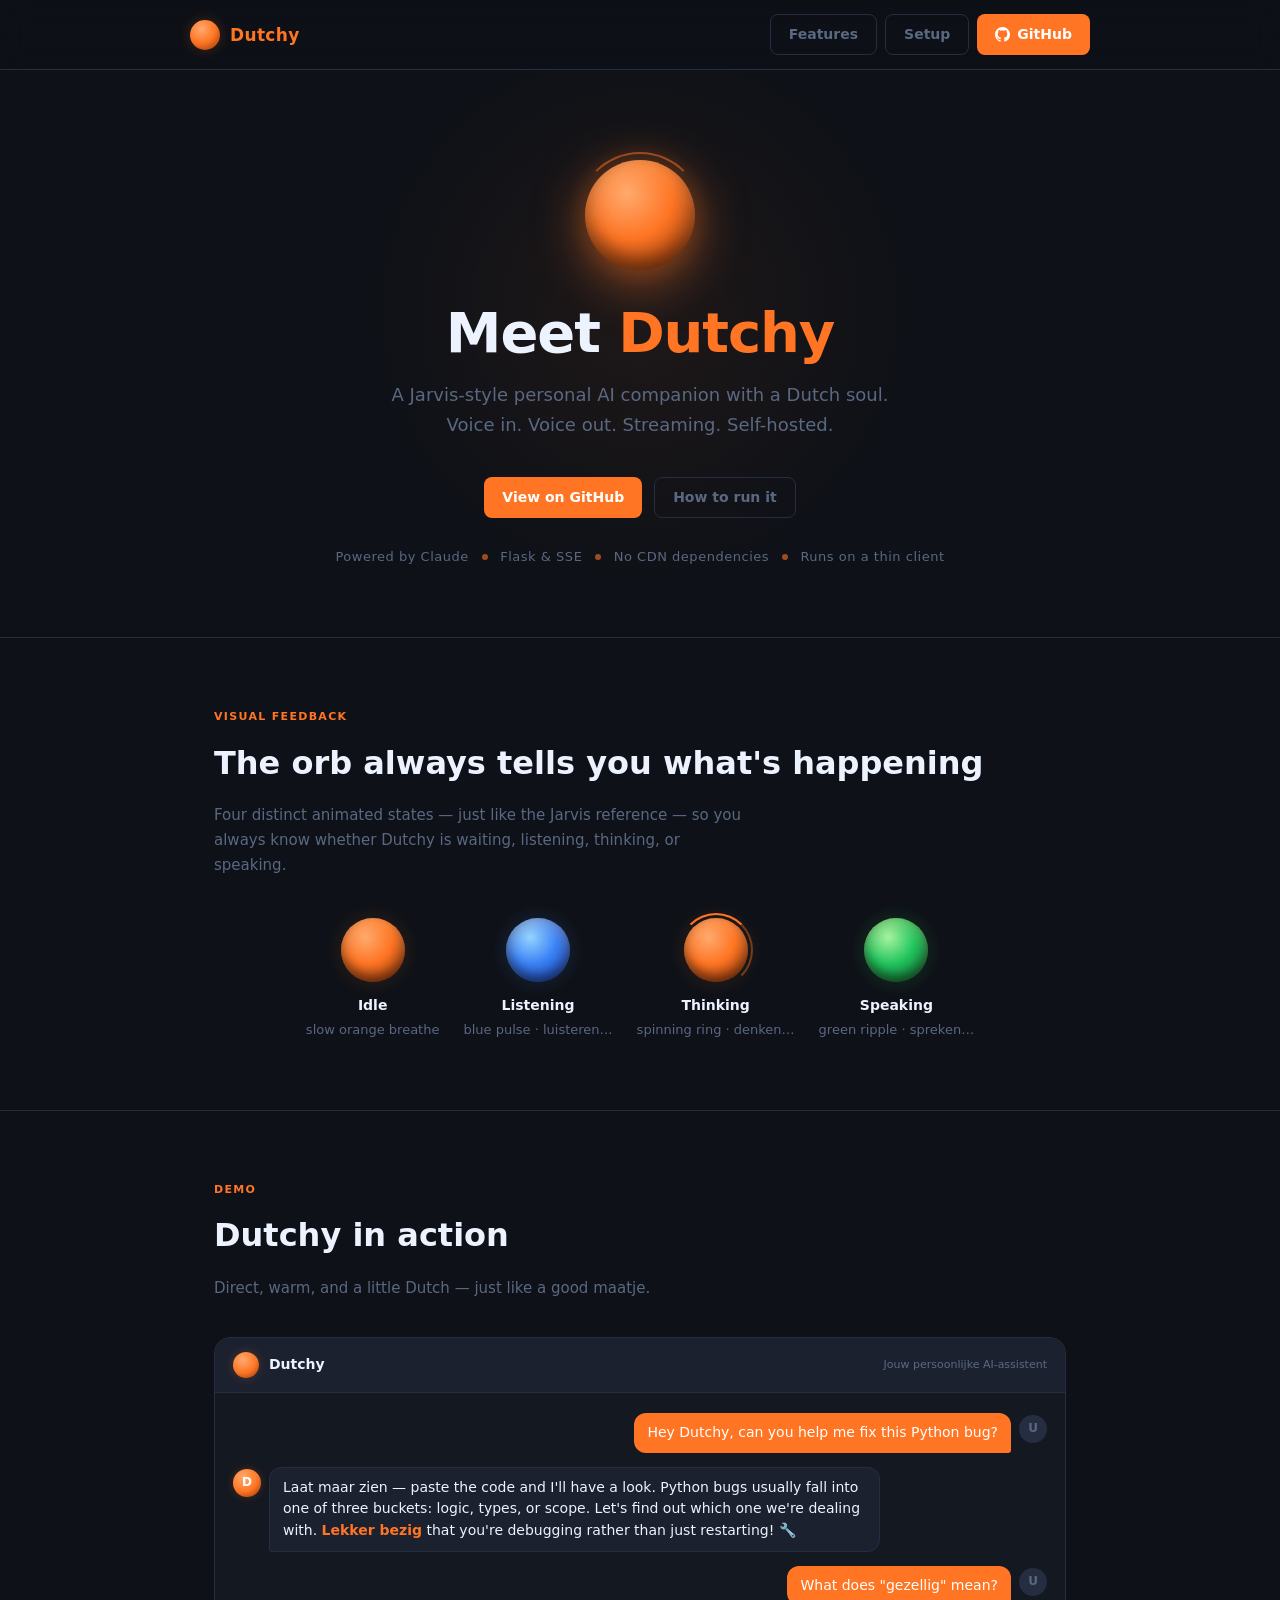
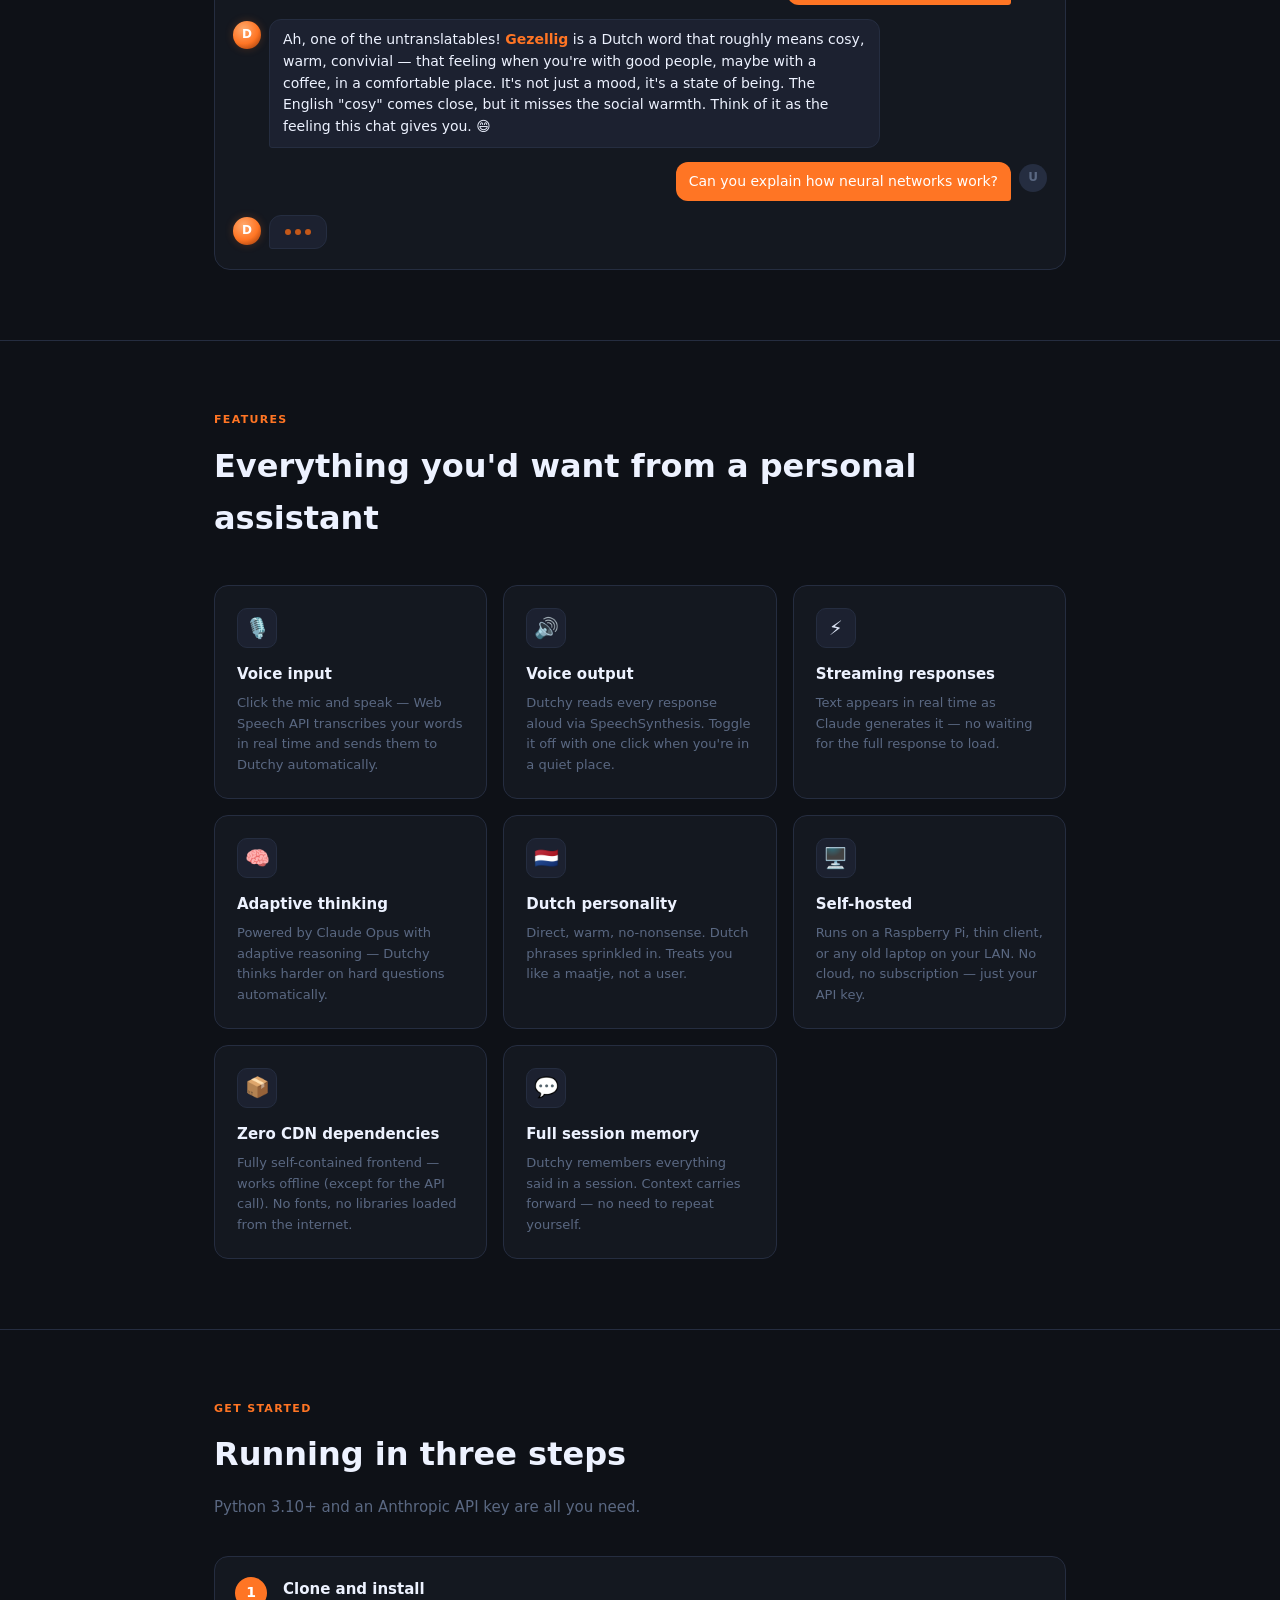
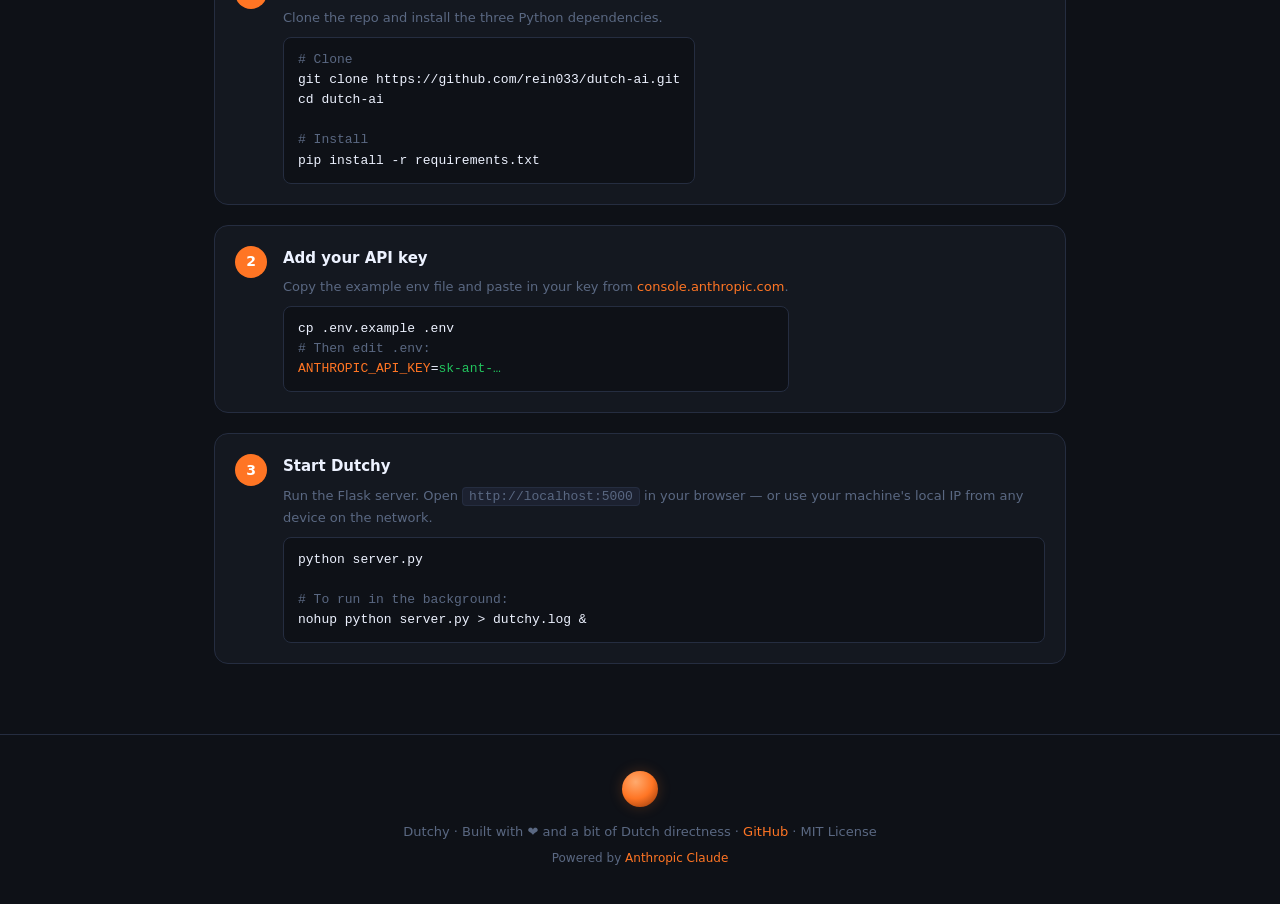
==== docs/index.html @ f8ea8c02 "Add GitHub Pages landing page in docs/ Static preview page showing animated orb states, feature grid" ====
<!DOCTYPE html>
<html lang="en">
<head>
  <meta charset="UTF-8" />
  <meta name="viewport" content="width=device-width, initial-scale=1.0" />
  <title>Dutchy — Your Dutch AI Companion</title>
  <meta name="description" content="A Jarvis-style personal AI assistant with a Dutch soul. Voice in, voice out, streaming responses — self-hosted on your own hardware." />
  <style>
    *, *::before, *::after { box-sizing: border-box; margin: 0; padding: 0; }

    :root {
      --orange:      #ff7524;
      --orange-dim:  #c45819;
      --orange-glow: rgba(255,117,36,0.22);
      --navy:        #0e1117;
      --navy-mid:    #141820;
      --navy-light:  #1c2130;
      --navy-border: #252d40;
      --text:        #d8e0f0;
      --text-dim:    #5a6882;
      --text-bright: #edf2ff;
      --green:       #22c55e;
      --blue:        #3b82f6;
      --font:        "Segoe UI", system-ui, -apple-system, sans-serif;
      --mono:        "Cascadia Code", "Fira Code", monospace;
    }

    html { scroll-behavior: smooth; }
    body {
      background: var(--navy);
      color: var(--text);
      font-family: var(--font);
      font-size: 16px;
      line-height: 1.65;
      -webkit-font-smoothing: antialiased;
    }

    a { color: var(--orange); text-decoration: none; }
    a:hover { text-decoration: underline; }

    /* ── Layout ──────────────────────────────────────────────────── */
    .container { max-width: 900px; margin: 0 auto; padding: 0 24px; }

    /* ── Nav ─────────────────────────────────────────────────────── */
    nav {
      position: sticky; top: 0; z-index: 100;
      background: rgba(14,17,23,0.85);
      backdrop-filter: blur(12px);
      border-bottom: 1px solid var(--navy-border);
      padding: 14px 24px;
    }
    .nav-inner {
      max-width: 900px; margin: 0 auto;
      display: flex; align-items: center; justify-content: space-between;
    }
    .nav-logo { display: flex; align-items: center; gap: 10px; }
    .nav-orb {
      width: 30px; height: 30px; border-radius: 50%;
      background: radial-gradient(circle at 38% 30%, #ffaa6e 0%, var(--orange) 50%, #8a3208 100%);
      box-shadow: 0 0 14px var(--orange-glow);
      animation: orb-breathe 4s ease-in-out infinite;
    }
    .nav-name { font-weight: 700; color: var(--orange); font-size: 17px; letter-spacing: 0.02em; }
    .nav-links { display: flex; gap: 8px; }
    .btn {
      display: inline-flex; align-items: center; gap: 7px;
      padding: 8px 18px; border-radius: 8px;
      font-family: var(--font); font-size: 14px; font-weight: 600;
      cursor: pointer; border: none; transition: all 0.15s;
      text-decoration: none;
    }
    .btn-primary { background: var(--orange); color: #fff; }
    .btn-primary:hover { background: var(--orange-dim); text-decoration: none; }
    .btn-ghost {
      background: transparent; color: var(--text-dim);
      border: 1px solid var(--navy-border);
    }
    .btn-ghost:hover { color: var(--orange); border-color: var(--orange-dim); text-decoration: none; }

    /* ── Hero ────────────────────────────────────────────────────── */
    .hero {
      text-align: center;
      padding: 90px 24px 70px;
      position: relative;
      overflow: hidden;
    }
    .hero::before {
      content: '';
      position: absolute;
      top: -60px; left: 50%; transform: translateX(-50%);
      width: 600px; height: 600px; border-radius: 50%;
      background: radial-gradient(circle, rgba(255,117,36,0.07) 0%, transparent 65%);
      pointer-events: none;
    }

    .hero-orb-wrap {
      position: relative; width: 110px; height: 110px;
      margin: 0 auto 32px;
    }
    .hero-orb-glow {
      position: absolute; inset: -20px; border-radius: 50%;
      background: radial-gradient(circle, rgba(255,117,36,0.25) 0%, transparent 70%);
    }
    .hero-orb {
      position: absolute; inset: 0; border-radius: 50%;
      background: radial-gradient(circle at 38% 30%, #ffaa6e 0%, var(--orange) 45%, #8a3208 100%);
      box-shadow:
        inset 0 -10px 20px rgba(0,0,0,0.5),
        inset 0  10px 20px rgba(255,200,140,0.25),
        0 10px 50px rgba(255,117,36,0.55);
      animation: orb-breathe 4s ease-in-out infinite;
    }
    .hero-ring {
      position: absolute; inset: -8px; border-radius: 50%;
      border: 2px solid transparent;
      border-top-color: rgba(255,117,36,0.5);
      animation: orb-spin 6s linear infinite;
    }

    .hero h1 {
      font-size: clamp(36px, 6vw, 56px);
      font-weight: 800;
      color: var(--text-bright);
      letter-spacing: -0.02em;
      line-height: 1.1;
      margin-bottom: 16px;
    }
    .hero h1 span { color: var(--orange); }

    .hero-sub {
      font-size: 18px; color: var(--text-dim);
      max-width: 520px; margin: 0 auto 36px;
      line-height: 1.7;
    }

    .hero-buttons { display: flex; gap: 12px; justify-content: center; flex-wrap: wrap; }

    .hero-tagline {
      margin-top: 28px;
      font-size: 13px; color: var(--text-dim);
      letter-spacing: 0.04em;
    }
    .hero-tagline span {
      display: inline-block;
      width: 6px; height: 6px; border-radius: 50%;
      background: var(--orange); opacity: 0.6;
      margin: 0 8px; vertical-align: middle;
    }

    /* ── Section ─────────────────────────────────────────────────── */
    section { padding: 70px 0; }
    section + section { border-top: 1px solid var(--navy-border); }
    .section-label {
      font-size: 11px; font-weight: 700; letter-spacing: 0.12em;
      color: var(--orange); text-transform: uppercase; margin-bottom: 10px;
    }
    .section-title {
      font-size: clamp(24px, 4vw, 32px); font-weight: 700;
      color: var(--text-bright); margin-bottom: 14px;
    }
    .section-desc { color: var(--text-dim); max-width: 540px; font-size: 15px; }

    /* ── Features grid ───────────────────────────────────────────── */
    .features {
      display: grid;
      grid-template-columns: repeat(auto-fill, minmax(260px, 1fr));
      gap: 16px;
      margin-top: 40px;
    }
    .feature-card {
      background: var(--navy-mid);
      border: 1px solid var(--navy-border);
      border-radius: 14px;
      padding: 22px;
      transition: border-color 0.2s, transform 0.2s;
    }
    .feature-card:hover { border-color: var(--orange-dim); transform: translateY(-2px); }
    .feature-icon {
      width: 40px; height: 40px; border-radius: 10px;
      background: var(--navy-light);
      border: 1px solid var(--navy-border);
      display: flex; align-items: center; justify-content: center;
      font-size: 20px; margin-bottom: 14px;
    }
    .feature-card h3 { font-size: 15px; color: var(--text-bright); margin-bottom: 6px; }
    .feature-card p  { font-size: 13px; color: var(--text-dim); line-height: 1.6; }

    /* ── Demo chat ───────────────────────────────────────────────── */
    .chat-demo {
      background: var(--navy-mid);
      border: 1px solid var(--navy-border);
      border-radius: 16px;
      overflow: hidden;
      margin-top: 40px;
    }
    .chat-demo-header {
      display: flex; align-items: center; gap: 10px;
      padding: 14px 18px;
      border-bottom: 1px solid var(--navy-border);
      background: var(--navy-light);
    }
    .demo-orb {
      width: 26px; height: 26px; border-radius: 50%;
      background: radial-gradient(circle at 38% 30%, #ffaa6e 0%, var(--orange) 55%, #8a3208 100%);
      box-shadow: 0 0 10px var(--orange-glow);
      animation: orb-breathe 4s ease-in-out infinite;
      flex-shrink: 0;
    }
    .demo-title { font-size: 14px; font-weight: 600; color: var(--text-bright); }
    .demo-state { font-size: 11px; color: var(--text-dim); margin-left: auto; }

    .chat-messages { padding: 20px 18px; display: flex; flex-direction: column; gap: 14px; }

    .demo-msg { display: flex; gap: 8px; }
    .demo-msg.user { flex-direction: row-reverse; }

    .demo-avatar {
      width: 28px; height: 28px; border-radius: 50%;
      display: flex; align-items: center; justify-content: center;
      font-size: 12px; font-weight: 700; flex-shrink: 0; margin-top: 2px;
    }
    .demo-msg.user .demo-avatar    { background: var(--navy-border); color: var(--text-dim); }
    .demo-msg.assistant .demo-avatar {
      background: radial-gradient(circle at 38% 30%, #ffaa6e 0%, var(--orange) 55%, #8a3208 100%);
      color: #fff; box-shadow: 0 0 8px var(--orange-glow);
    }

    .demo-bubble {
      padding: 9px 13px; border-radius: 12px;
      font-size: 14px; line-height: 1.55; max-width: 75%;
    }
    .demo-msg.user .demo-bubble {
      background: var(--orange); color: #fff;
      border-radius: 12px 12px 3px 12px;
    }
    .demo-msg.assistant .demo-bubble {
      background: var(--navy-light);
      border: 1px solid var(--navy-border);
      color: var(--text-bright);
      border-radius: 12px 12px 12px 3px;
    }
    .demo-bubble strong { color: #fff; }
    .demo-msg.assistant .demo-bubble strong { color: var(--orange); }

    .typing-indicator {
      display: flex; gap: 4px; padding: 4px 2px;
    }
    .typing-indicator span {
      width: 6px; height: 6px; border-radius: 50%;
      background: var(--orange-dim);
      animation: dot-pulse 1.2s infinite ease-in-out;
    }
    .typing-indicator span:nth-child(2) { animation-delay: 0.2s; }
    .typing-indicator span:nth-child(3) { animation-delay: 0.4s; }

    /* ── Orb states showcase ─────────────────────────────────────── */
    .orb-states {
      display: flex; flex-wrap: wrap; gap: 24px;
      justify-content: center;
      margin-top: 40px;
    }
    .orb-state-item { display: flex; flex-direction: column; align-items: center; gap: 12px; }

    .state-orb-wrap { position: relative; width: 64px; height: 64px; }

    .state-orb {
      position: absolute; inset: 0; border-radius: 50%;
      box-shadow: inset 0 -6px 12px rgba(0,0,0,0.5), inset 0 6px 12px rgba(255,200,140,0.25);
    }
    .state-ring {
      position: absolute; inset: -5px; border-radius: 50%;
      border: 2px solid transparent; opacity: 0;
    }
    .state-glow { position: absolute; inset: -14px; border-radius: 50%; pointer-events: none; }

    /* idle */
    .state-orb.idle {
      background: radial-gradient(circle at 38% 30%, #ffaa6e 0%, var(--orange) 45%, #8a3208 100%);
      animation: orb-breathe 4s ease-in-out infinite;
    }
    .state-glow.idle { background: radial-gradient(circle, rgba(255,117,36,0.2) 0%, transparent 70%); }

    /* listening */
    .state-orb.listening {
      background: radial-gradient(circle at 38% 30%, #93d4ff 0%, var(--blue) 45%, #1535a0 100%);
      animation: orb-listen 0.9s ease-in-out infinite;
    }
    .state-glow.listening { background: radial-gradient(circle, rgba(59,130,246,0.25) 0%, transparent 70%); }

    /* thinking */
    .state-orb.thinking {
      background: radial-gradient(circle at 38% 30%, #ffaa6e 0%, var(--orange) 45%, #8a3208 100%);
      animation: orb-think-pulse 2s ease-in-out infinite;
    }
    .state-ring.thinking {
      opacity: 1;
      border-top-color: var(--orange);
      border-right-color: rgba(255,117,36,0.4);
      animation: orb-spin 1.1s linear infinite;
    }

    /* speaking */
    .state-orb.speaking {
      background: radial-gradient(circle at 38% 30%, #a7f3a0 0%, var(--green) 45%, #0f5e2a 100%);
      animation: orb-speak 0.55s ease-in-out infinite alternate;
    }
    .state-glow.speaking { background: radial-gradient(circle, rgba(34,197,94,0.25) 0%, transparent 70%); }

    .orb-state-label { font-size: 13px; color: var(--text-dim); text-align: center; }
    .orb-state-label strong { display: block; color: var(--text-bright); font-size: 14px; margin-bottom: 2px; }

    /* ── Setup steps ─────────────────────────────────────────────── */
    .steps { display: flex; flex-direction: column; gap: 20px; margin-top: 36px; }
    .step {
      display: flex; gap: 16px;
      background: var(--navy-mid);
      border: 1px solid var(--navy-border);
      border-radius: 14px;
      padding: 20px;
    }
    .step-num {
      width: 32px; height: 32px; border-radius: 50%;
      background: var(--orange); color: #fff;
      font-size: 14px; font-weight: 700;
      display: flex; align-items: center; justify-content: center;
      flex-shrink: 0;
    }
    .step h3 { font-size: 15px; color: var(--text-bright); margin-bottom: 6px; }
    .step p  { font-size: 13px; color: var(--text-dim); margin-bottom: 8px; }

    pre {
      background: var(--navy);
      border: 1px solid var(--navy-border);
      border-radius: 8px;
      padding: 12px 14px;
      font-family: var(--mono);
      font-size: 13px;
      color: var(--text-bright);
      overflow-x: auto;
      line-height: 1.55;
    }
    pre .c { color: #5a6882; }
    pre .o { color: var(--orange); }
    pre .g { color: var(--green); }

    /* ── Footer ──────────────────────────────────────────────────── */
    footer {
      border-top: 1px solid var(--navy-border);
      padding: 36px 24px;
      text-align: center;
    }
    .footer-inner { max-width: 900px; margin: 0 auto; }
    .footer-orb {
      width: 36px; height: 36px; border-radius: 50%;
      background: radial-gradient(circle at 38% 30%, #ffaa6e 0%, var(--orange) 50%, #8a3208 100%);
      box-shadow: 0 0 14px var(--orange-glow);
      animation: orb-breathe 4s ease-in-out infinite;
      margin: 0 auto 14px;
    }
    .footer-text { font-size: 13px; color: var(--text-dim); }
    .footer-text a { color: var(--orange); }

    /* ── Animations ──────────────────────────────────────────────── */
    @keyframes orb-breathe {
      0%,100% { box-shadow: inset 0 -6px 12px rgba(0,0,0,0.5), inset 0 6px 12px rgba(255,200,140,0.25), 0 0 18px rgba(255,117,36,0.35); }
      50%     { box-shadow: inset 0 -6px 12px rgba(0,0,0,0.5), inset 0 6px 12px rgba(255,200,140,0.25), 0 0 40px rgba(255,117,36,0.7), 0 0 70px rgba(255,117,36,0.15); }
    }
    @keyframes orb-listen {
      0%,100% { transform: scale(1);    box-shadow: inset 0 -6px 12px rgba(0,0,0,0.5), 0 0 22px rgba(59,130,246,0.5); }
      50%     { transform: scale(1.08); box-shadow: inset 0 -6px 12px rgba(0,0,0,0.5), 0 0 48px rgba(59,130,246,0.9), 0 0 90px rgba(59,130,246,0.2); }
    }
    @keyframes orb-think-pulse {
      0%,100% { box-shadow: inset 0 -6px 12px rgba(0,0,0,0.5), 0 0 18px rgba(255,117,36,0.4); }
      50%     { box-shadow: inset 0 -6px 12px rgba(0,0,0,0.5), 0 0 34px rgba(255,117,36,0.65); }
    }
    @keyframes orb-speak {
      from { transform: scale(0.95); box-shadow: inset 0 -6px 12px rgba(0,0,0,0.5), 0 0 22px rgba(34,197,94,0.5); }
      to   { transform: scale(1.07); box-shadow: inset 0 -6px 12px rgba(0,0,0,0.5), 0 0 55px rgba(34,197,94,0.88), 0 0 100px rgba(34,197,94,0.2); }
    }
    @keyframes orb-spin { to { transform: rotate(360deg); } }
    @keyframes dot-pulse {
      0%,80%,100% { opacity: 0.25; transform: scale(0.8); }
      40%         { opacity: 1;    transform: scale(1.1); }
    }
    @keyframes fadeUp {
      from { opacity: 0; transform: translateY(18px); }
      to   { opacity: 1; transform: translateY(0); }
    }

    .fade-in { opacity: 0; animation: fadeUp 0.5s ease-out forwards; }
    .delay-1 { animation-delay: 0.1s; }
    .delay-2 { animation-delay: 0.2s; }
    .delay-3 { animation-delay: 0.3s; }

    /* ── Responsive ──────────────────────────────────────────────── */
    @media (max-width: 600px) {
      .hero { padding: 60px 20px 50px; }
      .hero h1 { font-size: 32px; }
      .nav-links .btn-ghost { display: none; }
      .step { flex-direction: column; }
      .orb-states { gap: 16px; }
    }
  </style>
</head>
<body>

  <!-- Nav -->
  <nav>
    <div class="nav-inner">
      <div class="nav-logo">
        <div class="nav-orb"></div>
        <span class="nav-name">Dutchy</span>
      </div>
      <div class="nav-links">
        <a href="#features" class="btn btn-ghost">Features</a>
        <a href="#setup"    class="btn btn-ghost">Setup</a>
        <a href="https://github.com/rein033/dutch-ai" class="btn btn-primary" target="_blank">
          <svg width="15" height="15" viewBox="0 0 24 24" fill="currentColor">
            <path d="M12 0C5.37 0 0 5.37 0 12c0 5.31 3.435 9.795 8.205 11.385.6.105.825-.255.825-.57 0-.285-.015-1.23-.015-2.235-3.015.555-3.795-.735-4.035-1.41-.135-.345-.72-1.41-1.23-1.695-.42-.225-1.02-.78-.015-.795.945-.015 1.62.87 1.845 1.23 1.08 1.815 2.805 1.305 3.495.99.105-.78.42-1.305.765-1.605-2.67-.3-5.46-1.335-5.46-5.925 0-1.305.465-2.385 1.23-3.225-.12-.3-.54-1.53.12-3.18 0 0 1.005-.315 3.3 1.23.96-.27 1.98-.405 3-.405s2.04.135 3 .405c2.295-1.56 3.3-1.23 3.3-1.23.66 1.65.24 2.88.12 3.18.765.84 1.23 1.905 1.23 3.225 0 4.605-2.805 5.625-5.475 5.925.435.375.81 1.095.81 2.22 0 1.605-.015 2.895-.015 3.3 0 .315.225.69.825.57A12.02 12.02 0 0 0 24 12c0-6.63-5.37-12-12-12z"/>
          </svg>
          GitHub
        </a>
      </div>
    </div>
  </nav>

  <!-- Hero -->
  <section class="hero">
    <div class="hero-orb-wrap fade-in">
      <div class="hero-orb-glow"></div>
      <div class="hero-orb"></div>
      <div class="hero-ring"></div>
    </div>
    <h1 class="fade-in delay-1">Meet <span>Dutchy</span></h1>
    <p class="hero-sub fade-in delay-2">
      A Jarvis-style personal AI companion with a Dutch soul.<br>
      Voice in. Voice out. Streaming. Self-hosted.
    </p>
    <div class="hero-buttons fade-in delay-3">
      <a href="https://github.com/rein033/dutch-ai" class="btn btn-primary" target="_blank">
        View on GitHub
      </a>
      <a href="#setup" class="btn btn-ghost">How to run it</a>
    </div>
    <p class="hero-tagline fade-in delay-3">
      Powered by Claude
      <span></span>
      Flask &amp; SSE
      <span></span>
      No CDN dependencies
      <span></span>
      Runs on a thin client
    </p>
  </section>

  <!-- Orb states -->
  <section>
    <div class="container">
      <p class="section-label">Visual feedback</p>
      <h2 class="section-title">The orb always tells you what's happening</h2>
      <p class="section-desc">Four distinct animated states — just like the Jarvis reference — so you always know whether Dutchy is waiting, listening, thinking, or speaking.</p>

      <div class="orb-states">
        <div class="orb-state-item">
          <div class="state-orb-wrap">
            <div class="state-glow idle"></div>
            <div class="state-orb idle"></div>
          </div>
          <div class="orb-state-label"><strong>Idle</strong>slow orange breathe</div>
        </div>
        <div class="orb-state-item">
          <div class="state-orb-wrap">
            <div class="state-glow listening"></div>
            <div class="state-orb listening"></div>
          </div>
          <div class="orb-state-label"><strong>Listening</strong>blue pulse · luisteren…</div>
        </div>
        <div class="orb-state-item">
          <div class="state-orb-wrap">
            <div class="state-glow idle"></div>
            <div class="state-orb thinking"></div>
            <div class="state-ring thinking"></div>
          </div>
          <div class="orb-state-label"><strong>Thinking</strong>spinning ring · denken…</div>
        </div>
        <div class="orb-state-item">
          <div class="state-orb-wrap">
            <div class="state-glow speaking"></div>
            <div class="state-orb speaking"></div>
          </div>
          <div class="orb-state-label"><strong>Speaking</strong>green ripple · spreken…</div>
        </div>
      </div>
    </div>
  </section>

  <!-- Demo chat -->
  <section id="features">
    <div class="container">
      <p class="section-label">Demo</p>
      <h2 class="section-title">Dutchy in action</h2>
      <p class="section-desc">Direct, warm, and a little Dutch — just like a good maatje.</p>

      <div class="chat-demo" style="margin-top:36px;">
        <div class="chat-demo-header">
          <div class="demo-orb"></div>
          <span class="demo-title">Dutchy</span>
          <span class="demo-state">Jouw persoonlijke AI-assistent</span>
        </div>
        <div class="chat-messages">

          <div class="demo-msg user">
            <div class="demo-avatar">U</div>
            <div class="demo-bubble">Hey Dutchy, can you help me fix this Python bug?</div>
          </div>

          <div class="demo-msg assistant">
            <div class="demo-avatar">D</div>
            <div class="demo-bubble">
              Laat maar zien — paste the code and I'll have a look. Python bugs usually fall into one of three buckets: logic, types, or scope. Let's find out which one we're dealing with. <strong>Lekker bezig</strong> that you're debugging rather than just restarting! 🔧
            </div>
          </div>

          <div class="demo-msg user">
            <div class="demo-avatar">U</div>
            <div class="demo-bubble">What does "gezellig" mean?</div>
          </div>

          <div class="demo-msg assistant">
            <div class="demo-avatar">D</div>
            <div class="demo-bubble">
              Ah, one of the untranslatables! <strong>Gezellig</strong> is a Dutch word that roughly means cosy, warm, convivial — that feeling when you're with good people, maybe with a coffee, in a comfortable place. It's not just a mood, it's a state of being. The English "cosy" comes close, but it misses the social warmth. Think of it as the feeling this chat gives you. 😄
            </div>
          </div>

          <div class="demo-msg user">
            <div class="demo-avatar">U</div>
            <div class="demo-bubble">Can you explain how neural networks work?</div>
          </div>

          <div class="demo-msg assistant">
            <div class="demo-avatar">D</div>
            <div class="demo-bubble">
              <div class="typing-indicator"><span></span><span></span><span></span></div>
            </div>
          </div>

        </div>
      </div>
    </div>
  </section>

  <!-- Features -->
  <section>
    <div class="container">
      <p class="section-label">Features</p>
      <h2 class="section-title">Everything you'd want from a personal assistant</h2>

      <div class="features">
        <div class="feature-card">
          <div class="feature-icon">🎙️</div>
          <h3>Voice input</h3>
          <p>Click the mic and speak — Web Speech API transcribes your words in real time and sends them to Dutchy automatically.</p>
        </div>
        <div class="feature-card">
          <div class="feature-icon">🔊</div>
          <h3>Voice output</h3>
          <p>Dutchy reads every response aloud via SpeechSynthesis. Toggle it off with one click when you're in a quiet place.</p>
        </div>
        <div class="feature-card">
          <div class="feature-icon">⚡</div>
          <h3>Streaming responses</h3>
          <p>Text appears in real time as Claude generates it — no waiting for the full response to load.</p>
        </div>
        <div class="feature-card">
          <div class="feature-icon">🧠</div>
          <h3>Adaptive thinking</h3>
          <p>Powered by Claude Opus with adaptive reasoning — Dutchy thinks harder on hard questions automatically.</p>
        </div>
        <div class="feature-card">
          <div class="feature-icon">🇳🇱</div>
          <h3>Dutch personality</h3>
          <p>Direct, warm, no-nonsense. Dutch phrases sprinkled in. Treats you like a maatje, not a user.</p>
        </div>
        <div class="feature-card">
          <div class="feature-icon">🖥️</div>
          <h3>Self-hosted</h3>
          <p>Runs on a Raspberry Pi, thin client, or any old laptop on your LAN. No cloud, no subscription — just your API key.</p>
        </div>
        <div class="feature-card">
          <div class="feature-icon">📦</div>
          <h3>Zero CDN dependencies</h3>
          <p>Fully self-contained frontend — works offline (except for the API call). No fonts, no libraries loaded from the internet.</p>
        </div>
        <div class="feature-card">
          <div class="feature-icon">💬</div>
          <h3>Full session memory</h3>
          <p>Dutchy remembers everything said in a session. Context carries forward — no need to repeat yourself.</p>
        </div>
      </div>
    </div>
  </section>

  <!-- Setup -->
  <section id="setup">
    <div class="container">
      <p class="section-label">Get started</p>
      <h2 class="section-title">Running in three steps</h2>
      <p class="section-desc">Python 3.10+ and an Anthropic API key are all you need.</p>

      <div class="steps">

        <div class="step">
          <div class="step-num">1</div>
          <div>
            <h3>Clone and install</h3>
            <p>Clone the repo and install the three Python dependencies.</p>
            <pre><span class="c"># Clone</span>
git clone https://github.com/rein033/dutch-ai.git
cd dutch-ai

<span class="c"># Install</span>
pip install -r requirements.txt</pre>
          </div>
        </div>

        <div class="step">
          <div class="step-num">2</div>
          <div>
            <h3>Add your API key</h3>
            <p>Copy the example env file and paste in your key from <a href="https://console.anthropic.com/" target="_blank">console.anthropic.com</a>.</p>
            <pre>cp .env.example .env
<span class="c"># Then edit .env:</span>
<span class="o">ANTHROPIC_API_KEY</span>=<span class="g">sk-ant-…</span></pre>
          </div>
        </div>

        <div class="step">
          <div class="step-num">3</div>
          <div>
            <h3>Start Dutchy</h3>
            <p>Run the Flask server. Open <code style="background:var(--navy-light);border:1px solid var(--navy-border);border-radius:4px;padding:1px 6px;font-family:var(--mono);font-size:13px;">http://localhost:5000</code> in your browser — or use your machine's local IP from any device on the network.</p>
            <pre>python server.py

<span class="c"># To run in the background:</span>
nohup python server.py &gt; dutchy.log &amp;</pre>
          </div>
        </div>

      </div>
    </div>
  </section>

  <!-- Footer -->
  <footer>
    <div class="footer-inner">
      <div class="footer-orb"></div>
      <p class="footer-text">
        Dutchy · Built with ❤️ and a bit of Dutch directness ·
        <a href="https://github.com/rein033/dutch-ai" target="_blank">GitHub</a>
        · MIT License
      </p>
      <p class="footer-text" style="margin-top:6px; font-size:12px;">
        Powered by <a href="https://www.anthropic.com/" target="_blank">Anthropic Claude</a>
      </p>
    </div>
  </footer>

  <script>
    // Animate the typing indicator demo message to cycle to a response
    const typingBubble = document.querySelector(".typing-indicator").closest(".demo-bubble");
    const responses = [
      `Think of a neural network like a brain made of very simple switches. You have an <strong>input layer</strong> (your senses), hidden layers (where the thinking happens), and an <strong>output layer</strong> (your decision). During training, the network adjusts millions of little dials — <strong>weights</strong> — until it gets good at the task. <em>Doe maar gewoon</em> — it's just maths, done a billion times. 🧠`
    ];
    setTimeout(() => {
      typingBubble.innerHTML = responses[0];
    }, 2800);

    // Intersection observer for fade-in elements
    const observer = new IntersectionObserver((entries) => {
      entries.forEach(e => {
        if (e.isIntersecting) { e.target.style.animationPlayState = "running"; }
      });
    }, { threshold: 0.1 });

    document.querySelectorAll(".fade-in").forEach(el => {
      el.style.animationPlayState = "paused";
      observer.observe(el);
    });
  </script>
</body>
</html>
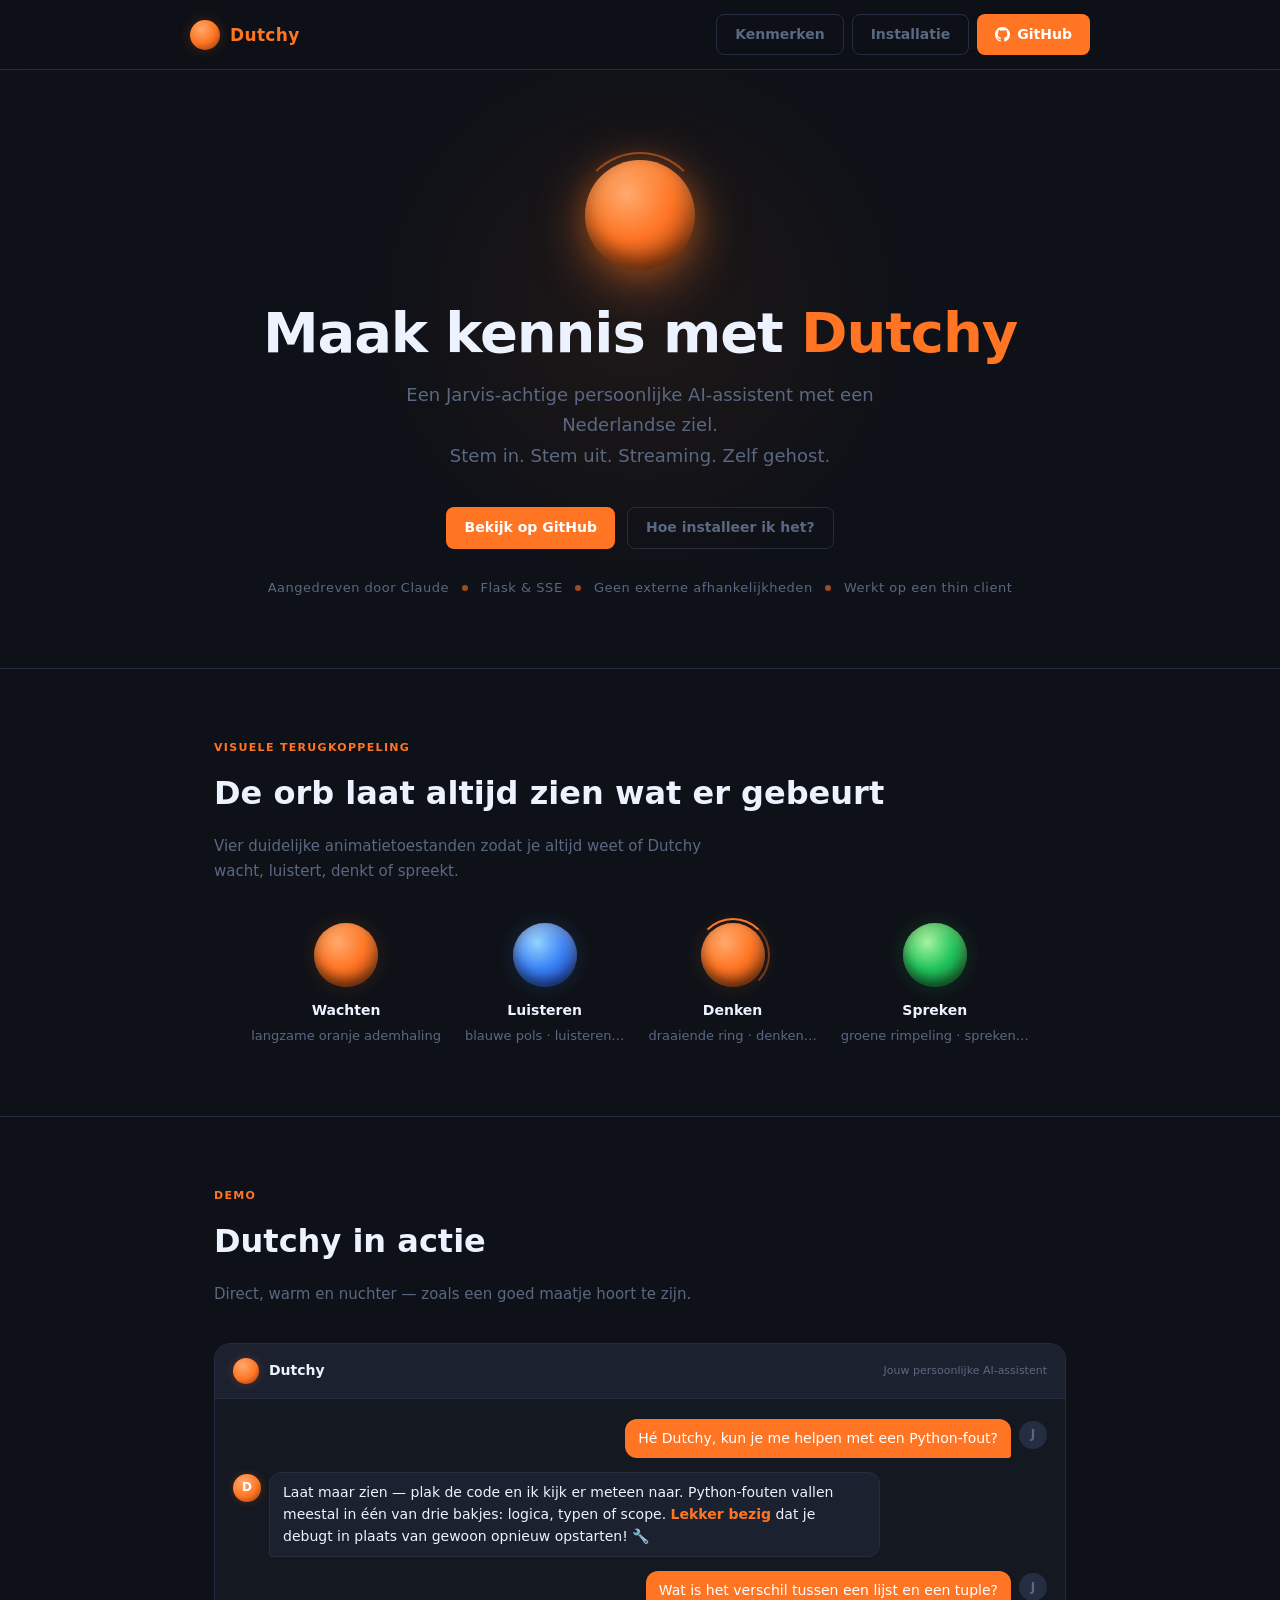
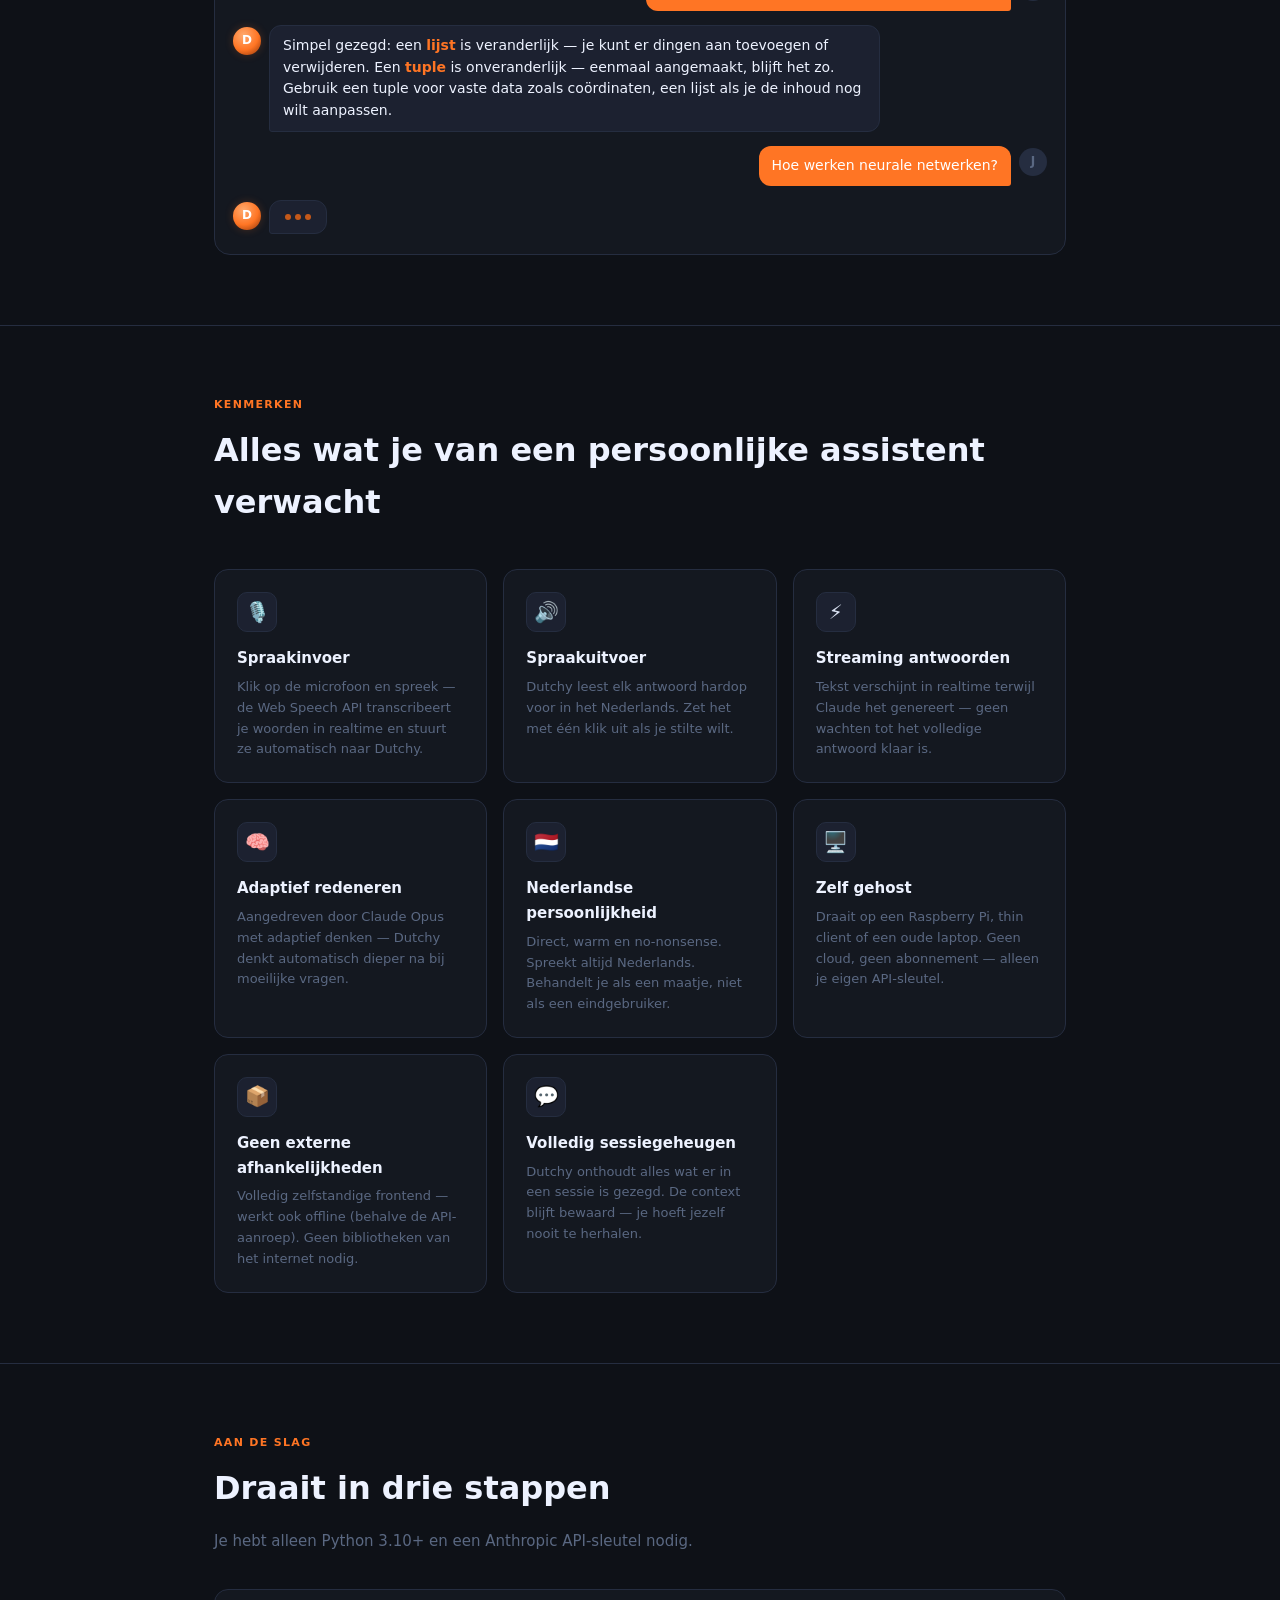
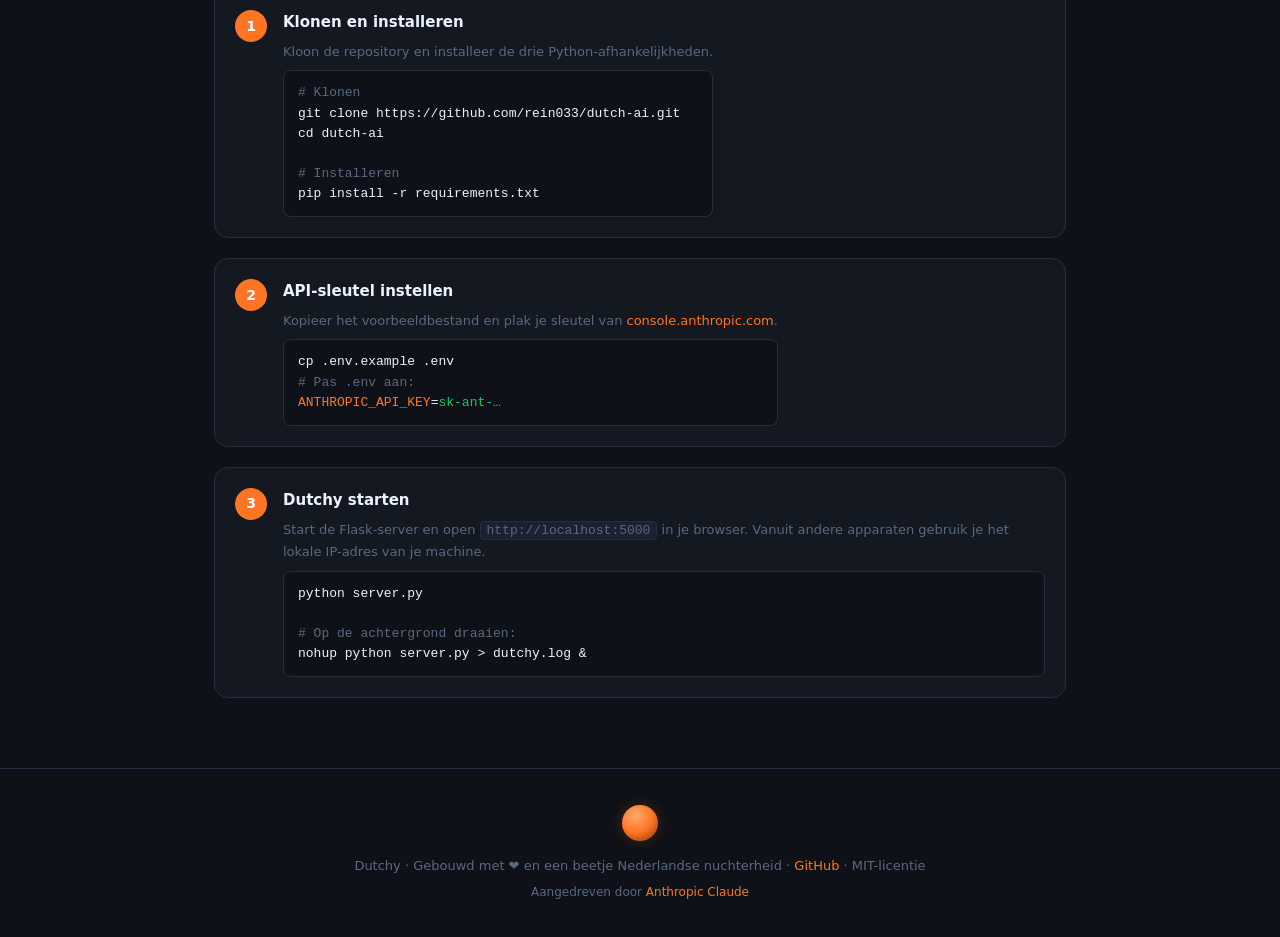
==== commit 23f4f3ef: "Vertaal alle tekst naar Nederlands — AI, UI en landingspagina - server.py: systeemprompt instrueert " ====
--- a/docs/index.html
+++ b/docs/index.html
@@ -1,10 +1,10 @@
 <!DOCTYPE html>
-<html lang="en">
+<html lang="nl">
 <head>
   <meta charset="UTF-8" />
   <meta name="viewport" content="width=device-width, initial-scale=1.0" />
-  <title>Dutchy — Your Dutch AI Companion</title>
-  <meta name="description" content="A Jarvis-style personal AI assistant with a Dutch soul. Voice in, voice out, streaming responses — self-hosted on your own hardware." />
+  <title>Dutchy — Jouw persoonlijke AI-assistent</title>
+  <meta name="description" content="Een Jarvis-achtige persoonlijke AI-assistent met een Nederlandse ziel. Stem in, stem uit, streaming — zelf gehost op je eigen hardware." />
   <style>
     *, *::before, *::after { box-sizing: border-box; margin: 0; padding: 0; }
 
@@ -38,7 +38,6 @@
     a { color: var(--orange); text-decoration: none; }
     a:hover { text-decoration: underline; }
 
-    /* ── Layout ──────────────────────────────────────────────────── */
     .container { max-width: 900px; margin: 0 auto; padding: 0 24px; }
 
     /* ── Nav ─────────────────────────────────────────────────────── */
@@ -79,24 +78,17 @@
 
     /* ── Hero ────────────────────────────────────────────────────── */
     .hero {
-      text-align: center;
-      padding: 90px 24px 70px;
-      position: relative;
-      overflow: hidden;
+      text-align: center; padding: 90px 24px 70px;
+      position: relative; overflow: hidden;
     }
     .hero::before {
-      content: '';
-      position: absolute;
+      content: ''; position: absolute;
       top: -60px; left: 50%; transform: translateX(-50%);
       width: 600px; height: 600px; border-radius: 50%;
       background: radial-gradient(circle, rgba(255,117,36,0.07) 0%, transparent 65%);
       pointer-events: none;
     }
-
-    .hero-orb-wrap {
-      position: relative; width: 110px; height: 110px;
-      margin: 0 auto 32px;
-    }
+    .hero-orb-wrap { position: relative; width: 110px; height: 110px; margin: 0 auto 32px; }
     .hero-orb-glow {
       position: absolute; inset: -20px; border-radius: 50%;
       background: radial-gradient(circle, rgba(255,117,36,0.25) 0%, transparent 70%);
@@ -104,81 +96,45 @@
     .hero-orb {
       position: absolute; inset: 0; border-radius: 50%;
       background: radial-gradient(circle at 38% 30%, #ffaa6e 0%, var(--orange) 45%, #8a3208 100%);
-      box-shadow:
-        inset 0 -10px 20px rgba(0,0,0,0.5),
-        inset 0  10px 20px rgba(255,200,140,0.25),
-        0 10px 50px rgba(255,117,36,0.55);
+      box-shadow: inset 0 -10px 20px rgba(0,0,0,0.5), inset 0 10px 20px rgba(255,200,140,0.25), 0 10px 50px rgba(255,117,36,0.55);
       animation: orb-breathe 4s ease-in-out infinite;
     }
     .hero-ring {
       position: absolute; inset: -8px; border-radius: 50%;
-      border: 2px solid transparent;
-      border-top-color: rgba(255,117,36,0.5);
+      border: 2px solid transparent; border-top-color: rgba(255,117,36,0.5);
       animation: orb-spin 6s linear infinite;
     }
-
     .hero h1 {
-      font-size: clamp(36px, 6vw, 56px);
-      font-weight: 800;
-      color: var(--text-bright);
-      letter-spacing: -0.02em;
-      line-height: 1.1;
-      margin-bottom: 16px;
+      font-size: clamp(36px, 6vw, 56px); font-weight: 800;
+      color: var(--text-bright); letter-spacing: -0.02em;
+      line-height: 1.1; margin-bottom: 16px;
     }
     .hero h1 span { color: var(--orange); }
-
-    .hero-sub {
-      font-size: 18px; color: var(--text-dim);
-      max-width: 520px; margin: 0 auto 36px;
-      line-height: 1.7;
-    }
-
+    .hero-sub { font-size: 18px; color: var(--text-dim); max-width: 520px; margin: 0 auto 36px; line-height: 1.7; }
     .hero-buttons { display: flex; gap: 12px; justify-content: center; flex-wrap: wrap; }
-
-    .hero-tagline {
-      margin-top: 28px;
-      font-size: 13px; color: var(--text-dim);
-      letter-spacing: 0.04em;
-    }
+    .hero-tagline { margin-top: 28px; font-size: 13px; color: var(--text-dim); letter-spacing: 0.04em; }
     .hero-tagline span {
-      display: inline-block;
-      width: 6px; height: 6px; border-radius: 50%;
-      background: var(--orange); opacity: 0.6;
-      margin: 0 8px; vertical-align: middle;
-    }
-
-    /* ── Section ─────────────────────────────────────────────────── */
+      display: inline-block; width: 6px; height: 6px; border-radius: 50%;
+      background: var(--orange); opacity: 0.6; margin: 0 8px; vertical-align: middle;
+    }
+
+    /* ── Secties ─────────────────────────────────────────────────── */
     section { padding: 70px 0; }
     section + section { border-top: 1px solid var(--navy-border); }
-    .section-label {
-      font-size: 11px; font-weight: 700; letter-spacing: 0.12em;
-      color: var(--orange); text-transform: uppercase; margin-bottom: 10px;
-    }
-    .section-title {
-      font-size: clamp(24px, 4vw, 32px); font-weight: 700;
-      color: var(--text-bright); margin-bottom: 14px;
-    }
+    .section-label { font-size: 11px; font-weight: 700; letter-spacing: 0.12em; color: var(--orange); text-transform: uppercase; margin-bottom: 10px; }
+    .section-title { font-size: clamp(24px, 4vw, 32px); font-weight: 700; color: var(--text-bright); margin-bottom: 14px; }
     .section-desc { color: var(--text-dim); max-width: 540px; font-size: 15px; }
 
-    /* ── Features grid ───────────────────────────────────────────── */
-    .features {
-      display: grid;
-      grid-template-columns: repeat(auto-fill, minmax(260px, 1fr));
-      gap: 16px;
-      margin-top: 40px;
-    }
+    /* ── Kenmerken grid ──────────────────────────────────────────── */
+    .features { display: grid; grid-template-columns: repeat(auto-fill, minmax(260px, 1fr)); gap: 16px; margin-top: 40px; }
     .feature-card {
-      background: var(--navy-mid);
-      border: 1px solid var(--navy-border);
-      border-radius: 14px;
-      padding: 22px;
-      transition: border-color 0.2s, transform 0.2s;
+      background: var(--navy-mid); border: 1px solid var(--navy-border);
+      border-radius: 14px; padding: 22px; transition: border-color 0.2s, transform 0.2s;
     }
     .feature-card:hover { border-color: var(--orange-dim); transform: translateY(-2px); }
     .feature-icon {
       width: 40px; height: 40px; border-radius: 10px;
-      background: var(--navy-light);
-      border: 1px solid var(--navy-border);
+      background: var(--navy-light); border: 1px solid var(--navy-border);
       display: flex; align-items: center; justify-content: center;
       font-size: 20px; margin-bottom: 14px;
     }
@@ -186,181 +142,73 @@
     .feature-card p  { font-size: 13px; color: var(--text-dim); line-height: 1.6; }
 
     /* ── Demo chat ───────────────────────────────────────────────── */
-    .chat-demo {
-      background: var(--navy-mid);
-      border: 1px solid var(--navy-border);
-      border-radius: 16px;
-      overflow: hidden;
-      margin-top: 40px;
-    }
+    .chat-demo { background: var(--navy-mid); border: 1px solid var(--navy-border); border-radius: 16px; overflow: hidden; margin-top: 36px; }
     .chat-demo-header {
       display: flex; align-items: center; gap: 10px;
-      padding: 14px 18px;
-      border-bottom: 1px solid var(--navy-border);
-      background: var(--navy-light);
+      padding: 14px 18px; border-bottom: 1px solid var(--navy-border); background: var(--navy-light);
     }
     .demo-orb {
       width: 26px; height: 26px; border-radius: 50%;
       background: radial-gradient(circle at 38% 30%, #ffaa6e 0%, var(--orange) 55%, #8a3208 100%);
-      box-shadow: 0 0 10px var(--orange-glow);
-      animation: orb-breathe 4s ease-in-out infinite;
-      flex-shrink: 0;
+      box-shadow: 0 0 10px var(--orange-glow); animation: orb-breathe 4s ease-in-out infinite; flex-shrink: 0;
     }
     .demo-title { font-size: 14px; font-weight: 600; color: var(--text-bright); }
     .demo-state { font-size: 11px; color: var(--text-dim); margin-left: auto; }
-
     .chat-messages { padding: 20px 18px; display: flex; flex-direction: column; gap: 14px; }
-
     .demo-msg { display: flex; gap: 8px; }
     .demo-msg.user { flex-direction: row-reverse; }
-
-    .demo-avatar {
-      width: 28px; height: 28px; border-radius: 50%;
-      display: flex; align-items: center; justify-content: center;
-      font-size: 12px; font-weight: 700; flex-shrink: 0; margin-top: 2px;
-    }
-    .demo-msg.user .demo-avatar    { background: var(--navy-border); color: var(--text-dim); }
-    .demo-msg.assistant .demo-avatar {
-      background: radial-gradient(circle at 38% 30%, #ffaa6e 0%, var(--orange) 55%, #8a3208 100%);
-      color: #fff; box-shadow: 0 0 8px var(--orange-glow);
-    }
-
-    .demo-bubble {
-      padding: 9px 13px; border-radius: 12px;
-      font-size: 14px; line-height: 1.55; max-width: 75%;
-    }
-    .demo-msg.user .demo-bubble {
-      background: var(--orange); color: #fff;
-      border-radius: 12px 12px 3px 12px;
-    }
-    .demo-msg.assistant .demo-bubble {
-      background: var(--navy-light);
-      border: 1px solid var(--navy-border);
-      color: var(--text-bright);
-      border-radius: 12px 12px 12px 3px;
-    }
-    .demo-bubble strong { color: #fff; }
+    .demo-avatar { width: 28px; height: 28px; border-radius: 50%; display: flex; align-items: center; justify-content: center; font-size: 12px; font-weight: 700; flex-shrink: 0; margin-top: 2px; }
+    .demo-msg.user .demo-avatar { background: var(--navy-border); color: var(--text-dim); }
+    .demo-msg.assistant .demo-avatar { background: radial-gradient(circle at 38% 30%, #ffaa6e 0%, var(--orange) 55%, #8a3208 100%); color: #fff; box-shadow: 0 0 8px var(--orange-glow); }
+    .demo-bubble { padding: 9px 13px; border-radius: 12px; font-size: 14px; line-height: 1.55; max-width: 75%; }
+    .demo-msg.user .demo-bubble { background: var(--orange); color: #fff; border-radius: 12px 12px 3px 12px; }
+    .demo-msg.assistant .demo-bubble { background: var(--navy-light); border: 1px solid var(--navy-border); color: var(--text-bright); border-radius: 12px 12px 12px 3px; }
     .demo-msg.assistant .demo-bubble strong { color: var(--orange); }
-
-    .typing-indicator {
-      display: flex; gap: 4px; padding: 4px 2px;
-    }
-    .typing-indicator span {
-      width: 6px; height: 6px; border-radius: 50%;
-      background: var(--orange-dim);
-      animation: dot-pulse 1.2s infinite ease-in-out;
-    }
+    .typing-indicator { display: flex; gap: 4px; padding: 4px 2px; }
+    .typing-indicator span { width: 6px; height: 6px; border-radius: 50%; background: var(--orange-dim); animation: dot-pulse 1.2s infinite ease-in-out; }
     .typing-indicator span:nth-child(2) { animation-delay: 0.2s; }
     .typing-indicator span:nth-child(3) { animation-delay: 0.4s; }
 
-    /* ── Orb states showcase ─────────────────────────────────────── */
-    .orb-states {
-      display: flex; flex-wrap: wrap; gap: 24px;
-      justify-content: center;
-      margin-top: 40px;
-    }
+    /* ── Orb-toestanden ──────────────────────────────────────────── */
+    .orb-states { display: flex; flex-wrap: wrap; gap: 24px; justify-content: center; margin-top: 40px; }
     .orb-state-item { display: flex; flex-direction: column; align-items: center; gap: 12px; }
-
     .state-orb-wrap { position: relative; width: 64px; height: 64px; }
-
-    .state-orb {
-      position: absolute; inset: 0; border-radius: 50%;
-      box-shadow: inset 0 -6px 12px rgba(0,0,0,0.5), inset 0 6px 12px rgba(255,200,140,0.25);
-    }
-    .state-ring {
-      position: absolute; inset: -5px; border-radius: 50%;
-      border: 2px solid transparent; opacity: 0;
-    }
+    .state-orb { position: absolute; inset: 0; border-radius: 50%; box-shadow: inset 0 -6px 12px rgba(0,0,0,0.5), inset 0 6px 12px rgba(255,200,140,0.25); }
+    .state-ring { position: absolute; inset: -5px; border-radius: 50%; border: 2px solid transparent; opacity: 0; }
     .state-glow { position: absolute; inset: -14px; border-radius: 50%; pointer-events: none; }
 
-    /* idle */
-    .state-orb.idle {
-      background: radial-gradient(circle at 38% 30%, #ffaa6e 0%, var(--orange) 45%, #8a3208 100%);
-      animation: orb-breathe 4s ease-in-out infinite;
-    }
+    .state-orb.idle { background: radial-gradient(circle at 38% 30%, #ffaa6e 0%, var(--orange) 45%, #8a3208 100%); animation: orb-breathe 4s ease-in-out infinite; }
     .state-glow.idle { background: radial-gradient(circle, rgba(255,117,36,0.2) 0%, transparent 70%); }
-
-    /* listening */
-    .state-orb.listening {
-      background: radial-gradient(circle at 38% 30%, #93d4ff 0%, var(--blue) 45%, #1535a0 100%);
-      animation: orb-listen 0.9s ease-in-out infinite;
-    }
+    .state-orb.listening { background: radial-gradient(circle at 38% 30%, #93d4ff 0%, var(--blue) 45%, #1535a0 100%); animation: orb-listen 0.9s ease-in-out infinite; }
     .state-glow.listening { background: radial-gradient(circle, rgba(59,130,246,0.25) 0%, transparent 70%); }
-
-    /* thinking */
-    .state-orb.thinking {
-      background: radial-gradient(circle at 38% 30%, #ffaa6e 0%, var(--orange) 45%, #8a3208 100%);
-      animation: orb-think-pulse 2s ease-in-out infinite;
-    }
-    .state-ring.thinking {
-      opacity: 1;
-      border-top-color: var(--orange);
-      border-right-color: rgba(255,117,36,0.4);
-      animation: orb-spin 1.1s linear infinite;
-    }
-
-    /* speaking */
-    .state-orb.speaking {
-      background: radial-gradient(circle at 38% 30%, #a7f3a0 0%, var(--green) 45%, #0f5e2a 100%);
-      animation: orb-speak 0.55s ease-in-out infinite alternate;
-    }
+    .state-orb.thinking { background: radial-gradient(circle at 38% 30%, #ffaa6e 0%, var(--orange) 45%, #8a3208 100%); animation: orb-think-pulse 2s ease-in-out infinite; }
+    .state-ring.thinking { opacity: 1; border-top-color: var(--orange); border-right-color: rgba(255,117,36,0.4); animation: orb-spin 1.1s linear infinite; }
+    .state-orb.speaking { background: radial-gradient(circle at 38% 30%, #a7f3a0 0%, var(--green) 45%, #0f5e2a 100%); animation: orb-speak 0.55s ease-in-out infinite alternate; }
     .state-glow.speaking { background: radial-gradient(circle, rgba(34,197,94,0.25) 0%, transparent 70%); }
 
     .orb-state-label { font-size: 13px; color: var(--text-dim); text-align: center; }
     .orb-state-label strong { display: block; color: var(--text-bright); font-size: 14px; margin-bottom: 2px; }
 
-    /* ── Setup steps ─────────────────────────────────────────────── */
+    /* ── Installatiestappen ──────────────────────────────────────── */
     .steps { display: flex; flex-direction: column; gap: 20px; margin-top: 36px; }
-    .step {
-      display: flex; gap: 16px;
-      background: var(--navy-mid);
-      border: 1px solid var(--navy-border);
-      border-radius: 14px;
-      padding: 20px;
-    }
-    .step-num {
-      width: 32px; height: 32px; border-radius: 50%;
-      background: var(--orange); color: #fff;
-      font-size: 14px; font-weight: 700;
-      display: flex; align-items: center; justify-content: center;
-      flex-shrink: 0;
-    }
+    .step { display: flex; gap: 16px; background: var(--navy-mid); border: 1px solid var(--navy-border); border-radius: 14px; padding: 20px; }
+    .step-num { width: 32px; height: 32px; border-radius: 50%; background: var(--orange); color: #fff; font-size: 14px; font-weight: 700; display: flex; align-items: center; justify-content: center; flex-shrink: 0; }
     .step h3 { font-size: 15px; color: var(--text-bright); margin-bottom: 6px; }
     .step p  { font-size: 13px; color: var(--text-dim); margin-bottom: 8px; }
 
-    pre {
-      background: var(--navy);
-      border: 1px solid var(--navy-border);
-      border-radius: 8px;
-      padding: 12px 14px;
-      font-family: var(--mono);
-      font-size: 13px;
-      color: var(--text-bright);
-      overflow-x: auto;
-      line-height: 1.55;
-    }
+    pre { background: var(--navy); border: 1px solid var(--navy-border); border-radius: 8px; padding: 12px 14px; font-family: var(--mono); font-size: 13px; color: var(--text-bright); overflow-x: auto; line-height: 1.55; }
     pre .c { color: #5a6882; }
     pre .o { color: var(--orange); }
     pre .g { color: var(--green); }
 
     /* ── Footer ──────────────────────────────────────────────────── */
-    footer {
-      border-top: 1px solid var(--navy-border);
-      padding: 36px 24px;
-      text-align: center;
-    }
+    footer { border-top: 1px solid var(--navy-border); padding: 36px 24px; text-align: center; }
     .footer-inner { max-width: 900px; margin: 0 auto; }
-    .footer-orb {
-      width: 36px; height: 36px; border-radius: 50%;
-      background: radial-gradient(circle at 38% 30%, #ffaa6e 0%, var(--orange) 50%, #8a3208 100%);
-      box-shadow: 0 0 14px var(--orange-glow);
-      animation: orb-breathe 4s ease-in-out infinite;
-      margin: 0 auto 14px;
-    }
+    .footer-orb { width: 36px; height: 36px; border-radius: 50%; background: radial-gradient(circle at 38% 30%, #ffaa6e 0%, var(--orange) 50%, #8a3208 100%); box-shadow: 0 0 14px var(--orange-glow); animation: orb-breathe 4s ease-in-out infinite; margin: 0 auto 14px; }
     .footer-text { font-size: 13px; color: var(--text-dim); }
     .footer-text a { color: var(--orange); }
 
-    /* ── Animations ──────────────────────────────────────────────── */
+    /* ── Animaties ───────────────────────────────────────────────── */
     @keyframes orb-breathe {
       0%,100% { box-shadow: inset 0 -6px 12px rgba(0,0,0,0.5), inset 0 6px 12px rgba(255,200,140,0.25), 0 0 18px rgba(255,117,36,0.35); }
       50%     { box-shadow: inset 0 -6px 12px rgba(0,0,0,0.5), inset 0 6px 12px rgba(255,200,140,0.25), 0 0 40px rgba(255,117,36,0.7), 0 0 70px rgba(255,117,36,0.15); }
@@ -386,13 +234,11 @@
       from { opacity: 0; transform: translateY(18px); }
       to   { opacity: 1; transform: translateY(0); }
     }
-
     .fade-in { opacity: 0; animation: fadeUp 0.5s ease-out forwards; }
     .delay-1 { animation-delay: 0.1s; }
     .delay-2 { animation-delay: 0.2s; }
     .delay-3 { animation-delay: 0.3s; }
 
-    /* ── Responsive ──────────────────────────────────────────────── */
     @media (max-width: 600px) {
       .hero { padding: 60px 20px 50px; }
       .hero h1 { font-size: 32px; }
@@ -404,7 +250,7 @@
 </head>
 <body>
 
-  <!-- Nav -->
+  <!-- Navigatie -->
   <nav>
     <div class="nav-inner">
       <div class="nav-logo">
@@ -412,8 +258,8 @@
         <span class="nav-name">Dutchy</span>
       </div>
       <div class="nav-links">
-        <a href="#features" class="btn btn-ghost">Features</a>
-        <a href="#setup"    class="btn btn-ghost">Setup</a>
+        <a href="#kenmerken" class="btn btn-ghost">Kenmerken</a>
+        <a href="#installatie" class="btn btn-ghost">Installatie</a>
         <a href="https://github.com/rein033/dutch-ai" class="btn btn-primary" target="_blank">
           <svg width="15" height="15" viewBox="0 0 24 24" fill="currentColor">
             <path d="M12 0C5.37 0 0 5.37 0 12c0 5.31 3.435 9.795 8.205 11.385.6.105.825-.255.825-.57 0-.285-.015-1.23-.015-2.235-3.015.555-3.795-.735-4.035-1.41-.135-.345-.72-1.41-1.23-1.695-.42-.225-1.02-.78-.015-.795.945-.015 1.62.87 1.845 1.23 1.08 1.815 2.805 1.305 3.495.99.105-.78.42-1.305.765-1.605-2.67-.3-5.46-1.335-5.46-5.925 0-1.305.465-2.385 1.23-3.225-.12-.3-.54-1.53.12-3.18 0 0 1.005-.315 3.3 1.23.96-.27 1.98-.405 3-.405s2.04.135 3 .405c2.295-1.56 3.3-1.23 3.3-1.23.66 1.65.24 2.88.12 3.18.765.84 1.23 1.905 1.23 3.225 0 4.605-2.805 5.625-5.475 5.925.435.375.81 1.095.81 2.22 0 1.605-.015 2.895-.015 3.3 0 .315.225.69.825.57A12.02 12.02 0 0 0 24 12c0-6.63-5.37-12-12-12z"/>
@@ -431,34 +277,34 @@
       <div class="hero-orb"></div>
       <div class="hero-ring"></div>
     </div>
-    <h1 class="fade-in delay-1">Meet <span>Dutchy</span></h1>
+    <h1 class="fade-in delay-1">Maak kennis met <span>Dutchy</span></h1>
     <p class="hero-sub fade-in delay-2">
-      A Jarvis-style personal AI companion with a Dutch soul.<br>
-      Voice in. Voice out. Streaming. Self-hosted.
+      Een Jarvis-achtige persoonlijke AI-assistent met een Nederlandse ziel.<br>
+      Stem in. Stem uit. Streaming. Zelf gehost.
     </p>
     <div class="hero-buttons fade-in delay-3">
       <a href="https://github.com/rein033/dutch-ai" class="btn btn-primary" target="_blank">
-        View on GitHub
+        Bekijk op GitHub
       </a>
-      <a href="#setup" class="btn btn-ghost">How to run it</a>
+      <a href="#installatie" class="btn btn-ghost">Hoe installeer ik het?</a>
     </div>
     <p class="hero-tagline fade-in delay-3">
-      Powered by Claude
+      Aangedreven door Claude
       <span></span>
       Flask &amp; SSE
       <span></span>
-      No CDN dependencies
+      Geen externe afhankelijkheden
       <span></span>
-      Runs on a thin client
+      Werkt op een thin client
     </p>
   </section>
 
-  <!-- Orb states -->
+  <!-- Orb-toestanden -->
   <section>
     <div class="container">
-      <p class="section-label">Visual feedback</p>
-      <h2 class="section-title">The orb always tells you what's happening</h2>
-      <p class="section-desc">Four distinct animated states — just like the Jarvis reference — so you always know whether Dutchy is waiting, listening, thinking, or speaking.</p>
+      <p class="section-label">Visuele terugkoppeling</p>
+      <h2 class="section-title">De orb laat altijd zien wat er gebeurt</h2>
+      <p class="section-desc">Vier duidelijke animatietoestanden zodat je altijd weet of Dutchy wacht, luistert, denkt of spreekt.</p>
 
       <div class="orb-states">
         <div class="orb-state-item">
@@ -466,14 +312,14 @@
             <div class="state-glow idle"></div>
             <div class="state-orb idle"></div>
           </div>
-          <div class="orb-state-label"><strong>Idle</strong>slow orange breathe</div>
+          <div class="orb-state-label"><strong>Wachten</strong>langzame oranje ademhaling</div>
         </div>
         <div class="orb-state-item">
           <div class="state-orb-wrap">
             <div class="state-glow listening"></div>
             <div class="state-orb listening"></div>
           </div>
-          <div class="orb-state-label"><strong>Listening</strong>blue pulse · luisteren…</div>
+          <div class="orb-state-label"><strong>Luisteren</strong>blauwe pols · luisteren…</div>
         </div>
         <div class="orb-state-item">
           <div class="state-orb-wrap">
@@ -481,27 +327,27 @@
             <div class="state-orb thinking"></div>
             <div class="state-ring thinking"></div>
           </div>
-          <div class="orb-state-label"><strong>Thinking</strong>spinning ring · denken…</div>
+          <div class="orb-state-label"><strong>Denken</strong>draaiende ring · denken…</div>
         </div>
         <div class="orb-state-item">
           <div class="state-orb-wrap">
             <div class="state-glow speaking"></div>
             <div class="state-orb speaking"></div>
           </div>
-          <div class="orb-state-label"><strong>Speaking</strong>green ripple · spreken…</div>
+          <div class="orb-state-label"><strong>Spreken</strong>groene rimpeling · spreken…</div>
         </div>
       </div>
     </div>
   </section>
 
   <!-- Demo chat -->
-  <section id="features">
+  <section id="kenmerken">
     <div class="container">
       <p class="section-label">Demo</p>
-      <h2 class="section-title">Dutchy in action</h2>
-      <p class="section-desc">Direct, warm, and a little Dutch — just like a good maatje.</p>
-
-      <div class="chat-demo" style="margin-top:36px;">
+      <h2 class="section-title">Dutchy in actie</h2>
+      <p class="section-desc">Direct, warm en nuchter — zoals een goed maatje hoort te zijn.</p>
+
+      <div class="chat-demo">
         <div class="chat-demo-header">
           <div class="demo-orb"></div>
           <span class="demo-title">Dutchy</span>
@@ -510,37 +356,37 @@
         <div class="chat-messages">
 
           <div class="demo-msg user">
-            <div class="demo-avatar">U</div>
-            <div class="demo-bubble">Hey Dutchy, can you help me fix this Python bug?</div>
+            <div class="demo-avatar">J</div>
+            <div class="demo-bubble">Hé Dutchy, kun je me helpen met een Python-fout?</div>
           </div>
 
           <div class="demo-msg assistant">
             <div class="demo-avatar">D</div>
             <div class="demo-bubble">
-              Laat maar zien — paste the code and I'll have a look. Python bugs usually fall into one of three buckets: logic, types, or scope. Let's find out which one we're dealing with. <strong>Lekker bezig</strong> that you're debugging rather than just restarting! 🔧
+              Laat maar zien — plak de code en ik kijk er meteen naar. Python-fouten vallen meestal in één van drie bakjes: logica, typen of scope. <strong>Lekker bezig</strong> dat je debugt in plaats van gewoon opnieuw opstarten! 🔧
             </div>
           </div>
 
           <div class="demo-msg user">
-            <div class="demo-avatar">U</div>
-            <div class="demo-bubble">What does "gezellig" mean?</div>
+            <div class="demo-avatar">J</div>
+            <div class="demo-bubble">Wat is het verschil tussen een lijst en een tuple?</div>
           </div>
 
           <div class="demo-msg assistant">
             <div class="demo-avatar">D</div>
             <div class="demo-bubble">
-              Ah, one of the untranslatables! <strong>Gezellig</strong> is a Dutch word that roughly means cosy, warm, convivial — that feeling when you're with good people, maybe with a coffee, in a comfortable place. It's not just a mood, it's a state of being. The English "cosy" comes close, but it misses the social warmth. Think of it as the feeling this chat gives you. 😄
+              Simpel gezegd: een <strong>lijst</strong> is veranderlijk — je kunt er dingen aan toevoegen of verwijderen. Een <strong>tuple</strong> is onveranderlijk — eenmaal aangemaakt, blijft het zo. Gebruik een tuple voor vaste data zoals coördinaten, een lijst als je de inhoud nog wilt aanpassen.
             </div>
           </div>
 
           <div class="demo-msg user">
-            <div class="demo-avatar">U</div>
-            <div class="demo-bubble">Can you explain how neural networks work?</div>
+            <div class="demo-avatar">J</div>
+            <div class="demo-bubble">Hoe werken neurale netwerken?</div>
           </div>
 
           <div class="demo-msg assistant">
             <div class="demo-avatar">D</div>
-            <div class="demo-bubble">
+            <div class="demo-bubble" id="typing-bubble">
               <div class="typing-indicator"><span></span><span></span><span></span></div>
             </div>
           </div>
@@ -550,76 +396,76 @@
     </div>
   </section>
 
-  <!-- Features -->
+  <!-- Kenmerken -->
   <section>
     <div class="container">
-      <p class="section-label">Features</p>
-      <h2 class="section-title">Everything you'd want from a personal assistant</h2>
+      <p class="section-label">Kenmerken</p>
+      <h2 class="section-title">Alles wat je van een persoonlijke assistent verwacht</h2>
 
       <div class="features">
         <div class="feature-card">
           <div class="feature-icon">🎙️</div>
-          <h3>Voice input</h3>
-          <p>Click the mic and speak — Web Speech API transcribes your words in real time and sends them to Dutchy automatically.</p>
+          <h3>Spraakinvoer</h3>
+          <p>Klik op de microfoon en spreek — de Web Speech API transcribeert je woorden in realtime en stuurt ze automatisch naar Dutchy.</p>
         </div>
         <div class="feature-card">
           <div class="feature-icon">🔊</div>
-          <h3>Voice output</h3>
-          <p>Dutchy reads every response aloud via SpeechSynthesis. Toggle it off with one click when you're in a quiet place.</p>
+          <h3>Spraakuitvoer</h3>
+          <p>Dutchy leest elk antwoord hardop voor in het Nederlands. Zet het met één klik uit als je stilte wilt.</p>
         </div>
         <div class="feature-card">
           <div class="feature-icon">⚡</div>
-          <h3>Streaming responses</h3>
-          <p>Text appears in real time as Claude generates it — no waiting for the full response to load.</p>
+          <h3>Streaming antwoorden</h3>
+          <p>Tekst verschijnt in realtime terwijl Claude het genereert — geen wachten tot het volledige antwoord klaar is.</p>
         </div>
         <div class="feature-card">
           <div class="feature-icon">🧠</div>
-          <h3>Adaptive thinking</h3>
-          <p>Powered by Claude Opus with adaptive reasoning — Dutchy thinks harder on hard questions automatically.</p>
+          <h3>Adaptief redeneren</h3>
+          <p>Aangedreven door Claude Opus met adaptief denken — Dutchy denkt automatisch dieper na bij moeilijke vragen.</p>
         </div>
         <div class="feature-card">
           <div class="feature-icon">🇳🇱</div>
-          <h3>Dutch personality</h3>
-          <p>Direct, warm, no-nonsense. Dutch phrases sprinkled in. Treats you like a maatje, not a user.</p>
+          <h3>Nederlandse persoonlijkheid</h3>
+          <p>Direct, warm en no-nonsense. Spreekt altijd Nederlands. Behandelt je als een maatje, niet als een eindgebruiker.</p>
         </div>
         <div class="feature-card">
           <div class="feature-icon">🖥️</div>
-          <h3>Self-hosted</h3>
-          <p>Runs on a Raspberry Pi, thin client, or any old laptop on your LAN. No cloud, no subscription — just your API key.</p>
+          <h3>Zelf gehost</h3>
+          <p>Draait op een Raspberry Pi, thin client of een oude laptop. Geen cloud, geen abonnement — alleen je eigen API-sleutel.</p>
         </div>
         <div class="feature-card">
           <div class="feature-icon">📦</div>
-          <h3>Zero CDN dependencies</h3>
-          <p>Fully self-contained frontend — works offline (except for the API call). No fonts, no libraries loaded from the internet.</p>
+          <h3>Geen externe afhankelijkheden</h3>
+          <p>Volledig zelfstandige frontend — werkt ook offline (behalve de API-aanroep). Geen bibliotheken van het internet nodig.</p>
         </div>
         <div class="feature-card">
           <div class="feature-icon">💬</div>
-          <h3>Full session memory</h3>
-          <p>Dutchy remembers everything said in a session. Context carries forward — no need to repeat yourself.</p>
+          <h3>Volledig sessiegeheugen</h3>
+          <p>Dutchy onthoudt alles wat er in een sessie is gezegd. De context blijft bewaard — je hoeft jezelf nooit te herhalen.</p>
         </div>
       </div>
     </div>
   </section>
 
-  <!-- Setup -->
-  <section id="setup">
+  <!-- Installatie -->
+  <section id="installatie">
     <div class="container">
-      <p class="section-label">Get started</p>
-      <h2 class="section-title">Running in three steps</h2>
-      <p class="section-desc">Python 3.10+ and an Anthropic API key are all you need.</p>
+      <p class="section-label">Aan de slag</p>
+      <h2 class="section-title">Draait in drie stappen</h2>
+      <p class="section-desc">Je hebt alleen Python 3.10+ en een Anthropic API-sleutel nodig.</p>
 
       <div class="steps">
 
         <div class="step">
           <div class="step-num">1</div>
           <div>
-            <h3>Clone and install</h3>
-            <p>Clone the repo and install the three Python dependencies.</p>
-            <pre><span class="c"># Clone</span>
+            <h3>Klonen en installeren</h3>
+            <p>Kloon de repository en installeer de drie Python-afhankelijkheden.</p>
+            <pre><span class="c"># Klonen</span>
 git clone https://github.com/rein033/dutch-ai.git
 cd dutch-ai
 
-<span class="c"># Install</span>
+<span class="c"># Installeren</span>
 pip install -r requirements.txt</pre>
           </div>
         </div>
@@ -627,10 +473,10 @@
         <div class="step">
           <div class="step-num">2</div>
           <div>
-            <h3>Add your API key</h3>
-            <p>Copy the example env file and paste in your key from <a href="https://console.anthropic.com/" target="_blank">console.anthropic.com</a>.</p>
+            <h3>API-sleutel instellen</h3>
+            <p>Kopieer het voorbeeldbestand en plak je sleutel van <a href="https://console.anthropic.com/" target="_blank">console.anthropic.com</a>.</p>
             <pre>cp .env.example .env
-<span class="c"># Then edit .env:</span>
+<span class="c"># Pas .env aan:</span>
 <span class="o">ANTHROPIC_API_KEY</span>=<span class="g">sk-ant-…</span></pre>
           </div>
         </div>
@@ -638,11 +484,11 @@
         <div class="step">
           <div class="step-num">3</div>
           <div>
-            <h3>Start Dutchy</h3>
-            <p>Run the Flask server. Open <code style="background:var(--navy-light);border:1px solid var(--navy-border);border-radius:4px;padding:1px 6px;font-family:var(--mono);font-size:13px;">http://localhost:5000</code> in your browser — or use your machine's local IP from any device on the network.</p>
+            <h3>Dutchy starten</h3>
+            <p>Start de Flask-server en open <code style="background:var(--navy-light);border:1px solid var(--navy-border);border-radius:4px;padding:1px 6px;font-family:var(--mono);font-size:13px;">http://localhost:5000</code> in je browser. Vanuit andere apparaten gebruik je het lokale IP-adres van je machine.</p>
             <pre>python server.py
 
-<span class="c"># To run in the background:</span>
+<span class="c"># Op de achtergrond draaien:</span>
 nohup python server.py &gt; dutchy.log &amp;</pre>
           </div>
         </div>
@@ -656,33 +502,27 @@
     <div class="footer-inner">
       <div class="footer-orb"></div>
       <p class="footer-text">
-        Dutchy · Built with ❤️ and a bit of Dutch directness ·
+        Dutchy · Gebouwd met ❤️ en een beetje Nederlandse nuchterheid ·
         <a href="https://github.com/rein033/dutch-ai" target="_blank">GitHub</a>
-        · MIT License
+        · MIT-licentie
       </p>
       <p class="footer-text" style="margin-top:6px; font-size:12px;">
-        Powered by <a href="https://www.anthropic.com/" target="_blank">Anthropic Claude</a>
+        Aangedreven door <a href="https://www.anthropic.com/" target="_blank">Anthropic Claude</a>
       </p>
     </div>
   </footer>
 
   <script>
-    // Animate the typing indicator demo message to cycle to a response
-    const typingBubble = document.querySelector(".typing-indicator").closest(".demo-bubble");
-    const responses = [
-      `Think of a neural network like a brain made of very simple switches. You have an <strong>input layer</strong> (your senses), hidden layers (where the thinking happens), and an <strong>output layer</strong> (your decision). During training, the network adjusts millions of little dials — <strong>weights</strong> — until it gets good at the task. <em>Doe maar gewoon</em> — it's just maths, done a billion times. 🧠`
-    ];
+    // Laat de typende indicator na een paar seconden een antwoord tonen
     setTimeout(() => {
-      typingBubble.innerHTML = responses[0];
+      document.getElementById("typing-bubble").innerHTML =
+        `Stel je een brein voor dat bestaat uit heel eenvoudige schakelaars. Je hebt een <strong>invoerlaag</strong> (je zintuigen), verborgen lagen (waar het denken plaatsvindt) en een <strong>uitvoerlaag</strong> (je beslissing). Tijdens het trainen past het netwerk miljoenen kleine draaiknoppen aan — <strong>gewichten</strong> — totdat het goed is in de taak. Doe maar gewoon, het is gewoon wiskunde, een miljard keer gedaan. 🧠`;
     }, 2800);
 
-    // Intersection observer for fade-in elements
+    // Fade-in bij scrollen
     const observer = new IntersectionObserver((entries) => {
-      entries.forEach(e => {
-        if (e.isIntersecting) { e.target.style.animationPlayState = "running"; }
-      });
+      entries.forEach(e => { if (e.isIntersecting) e.target.style.animationPlayState = "running"; });
     }, { threshold: 0.1 });
-
     document.querySelectorAll(".fade-in").forEach(el => {
       el.style.animationPlayState = "paused";
       observer.observe(el);
